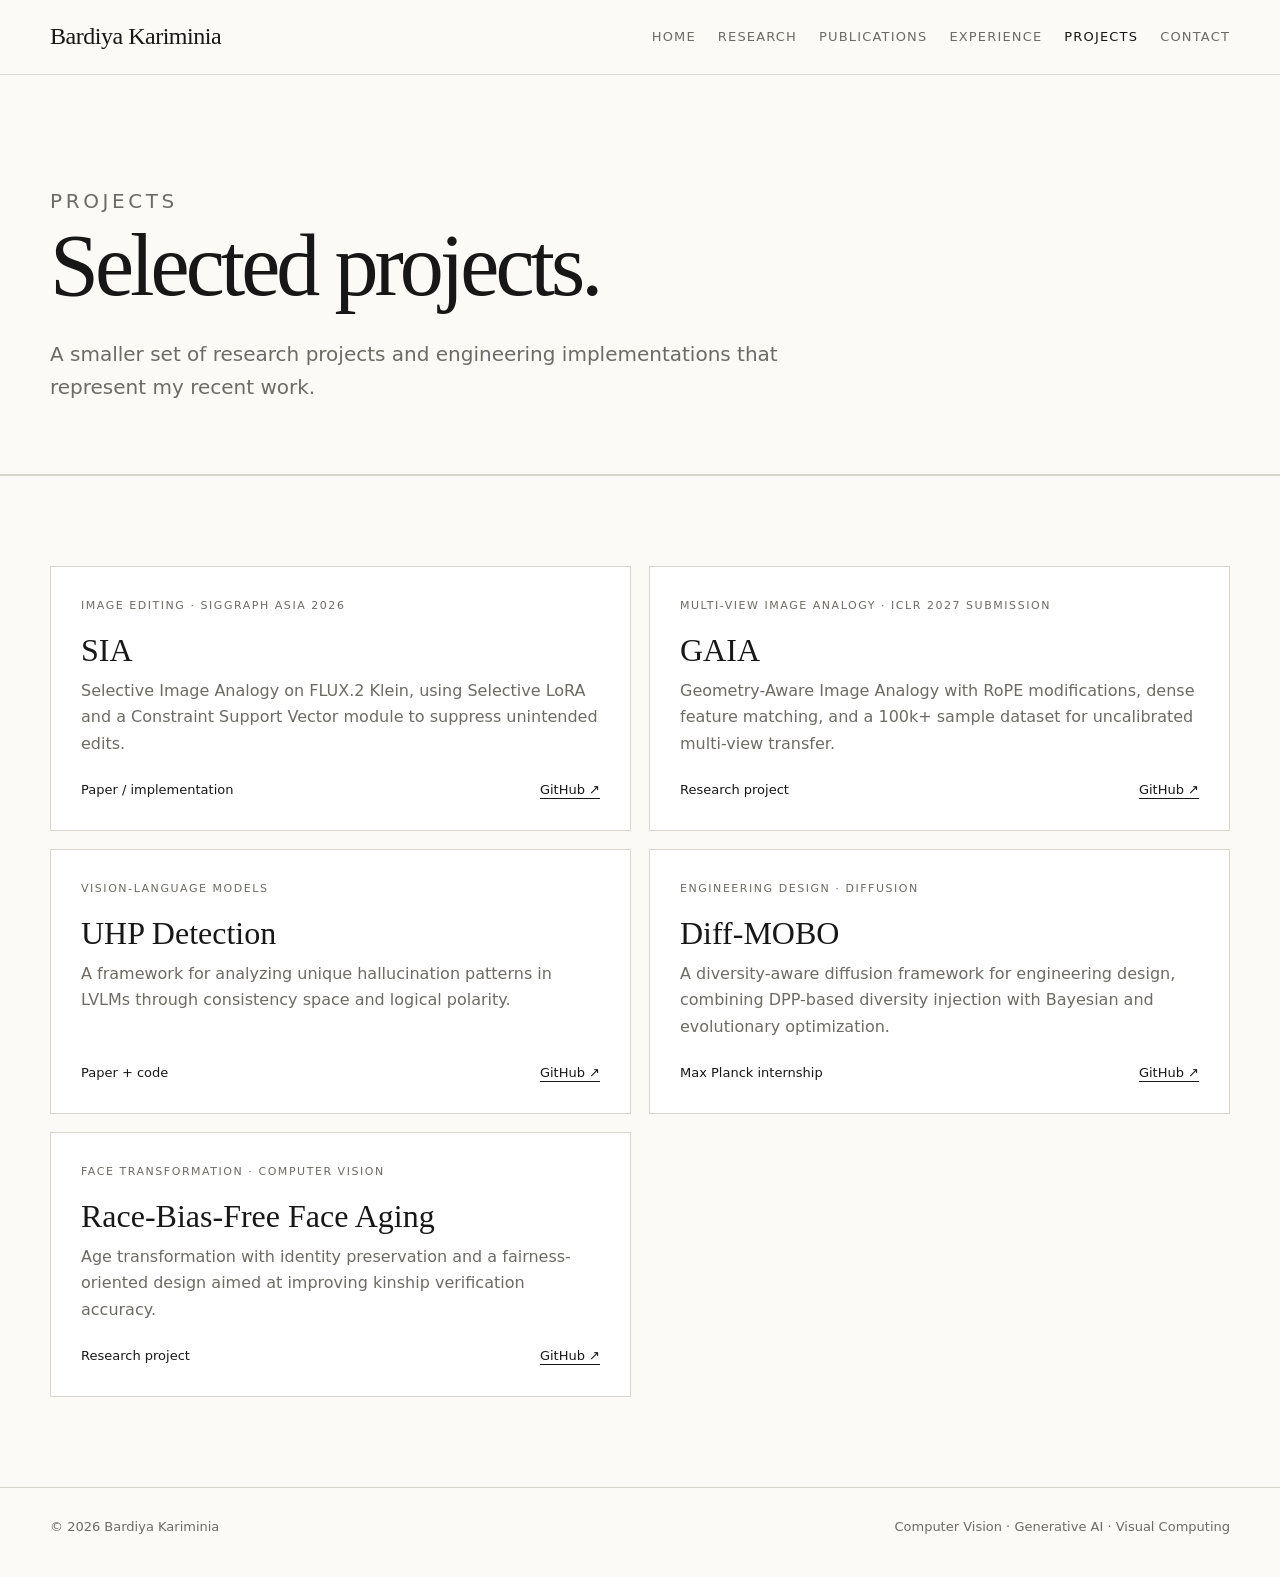
==== projects.html @ e4578e27 "init commit" ====
<!doctype html>
<html lang="en">
<head>
<meta charset="utf-8">
<meta name="viewport" content="width=device-width, initial-scale=1">
<meta name="description" content="Bardiya Kariminia — Computer Engineering student and researcher working on generative AI, vision-language models, neural rendering, and optimization.">
<title>Projects · Bardiya Kariminia</title>
<link rel="stylesheet" href="style.css">
</head>
<body>
<header class="site-header">
  <div class="container nav">
    <a class="brand" href="index.html">Bardiya Kariminia</a>
    <nav class="nav-links" aria-label="Primary">
      <a data-page="index.html" href="index.html">Home</a>
      <a data-page="research.html" href="research.html">Research</a>
      <a data-page="publications.html" href="publications.html">Publications</a>
      <a data-page="experience.html" href="experience.html">Experience</a>
      <a data-page="projects.html" href="projects.html">Projects</a>
      <a data-page="contact.html" href="contact.html">Contact</a>
    </nav>
  </div>
</header>
<main>
<section class="page-hero">
  <div class="container">
    <p class="kicker">Projects</p>
    <h1>Selected projects.</h1>
    <p>A smaller set of research projects and engineering implementations that represent my recent work.</p>
  </div>
</section>
<section class="section">
  <div class="container">
    <div class="project-grid">
      <article class="project">
        <div><div class="project-tag">Image editing · SIGGRAPH Asia 2026</div><h3>SIA</h3><p>Selective Image Analogy on FLUX.2 Klein, using Selective LoRA and a Constraint Support Vector module to suppress unintended edits.</p></div>
        <div class="project-footer"><span>Paper / implementation</span><a class="text-link" href="#">GitHub ↗</a></div>
      </article>
      <article class="project">
        <div><div class="project-tag">Multi-view image analogy · ICLR 2027 submission</div><h3>GAIA</h3><p>Geometry-Aware Image Analogy with RoPE modifications, dense feature matching, and a 100k+ sample dataset for uncalibrated multi-view transfer.</p></div>
        <div class="project-footer"><span>Research project</span><a class="text-link" href="#">GitHub ↗</a></div>
      </article>
      <article class="project">
        <div><div class="project-tag">Vision-language models</div><h3>UHP Detection</h3><p>A framework for analyzing unique hallucination patterns in LVLMs through consistency space and logical polarity.</p></div>
        <div class="project-footer"><span>Paper + code</span><a class="text-link" href="#">GitHub ↗</a></div>
      </article>
      <article class="project">
        <div><div class="project-tag">Engineering design · Diffusion</div><h3>Diff-MOBO</h3><p>A diversity-aware diffusion framework for engineering design, combining DPP-based diversity injection with Bayesian and evolutionary optimization.</p></div>
        <div class="project-footer"><span>Max Planck internship</span><a class="text-link" href="#">GitHub ↗</a></div>
      </article>
      <article class="project">
        <div><div class="project-tag">Face transformation · Computer vision</div><h3>Race-Bias-Free Face Aging</h3><p>Age transformation with identity preservation and a fairness-oriented design aimed at improving kinship verification accuracy.</p></div>
        <div class="project-footer"><span>Research project</span><a class="text-link" href="#">GitHub ↗</a></div>
      </article>
    </div>
  </div>
</section>
</main>
<footer class="site-footer">
  <div class="container footer-row">
    <span>© <span data-year></span> Bardiya Kariminia</span>
    <span>Computer Vision · Generative AI · Visual Computing</span>
  </div>
</footer>
<script src="script.js"></script>
</body>
</html>
---- style.css ----
:root{
  --bg:#fbfaf7;
  --surface:#f2f0ea;
  --text:#171717;
  --muted:#6e6b64;
  --line:#d9d5cc;
  --accent:#2457a6;
  --max:1180px;
  --serif: Georgia, "Times New Roman", serif;
  --sans: Inter, ui-sans-serif, system-ui, -apple-system, BlinkMacSystemFont, "Segoe UI", sans-serif;
}
*{box-sizing:border-box}
html{scroll-behavior:smooth}
body{margin:0;background:var(--bg);color:var(--text);font-family:var(--sans);font-size:16px;line-height:1.65}
a{color:inherit;text-decoration:none}
a.underline,.text-link{ text-decoration:underline; text-decoration-thickness:1px; text-underline-offset:4px}
img{max-width:100%;display:block}
.container{width:min(calc(100% - 48px),var(--max));margin:0 auto}
.site-header{position:sticky;top:0;z-index:20;background:rgba(251,250,247,.94);backdrop-filter:blur(12px);border-bottom:1px solid rgba(217,213,204,.8)}
.nav{min-height:74px;display:flex;align-items:center;justify-content:space-between;gap:28px}
.brand{font-family:var(--serif);font-size:24px;letter-spacing:-.02em}
.nav-links{display:flex;gap:22px;align-items:center;flex-wrap:wrap}
.nav-links a{font-size:13px;text-transform:uppercase;letter-spacing:.09em;color:var(--muted)}
.nav-links a:hover,.nav-links a.active{color:var(--text)}
main{min-height:calc(100vh - 74px)}
.hero{padding:110px 0 85px}
.hero-grid{display:grid;grid-template-columns:1.25fr .75fr;gap:80px;align-items:end}
.kicker{font-size:12px;letter-spacing:.18em;text-transform:uppercase;color:var(--muted);margin:0 0 20px}
h1,h2,h3{font-family:var(--serif);font-weight:400;line-height:1.08;margin:0}
h1{font-size:clamp(56px,8vw,104px);letter-spacing:-.045em}
.hero-lead{font-size:21px;line-height:1.55;max-width:720px;color:#3d3a35;margin:28px 0 32px}
.button-row{display:flex;gap:12px;flex-wrap:wrap}
.button{display:inline-flex;align-items:center;gap:8px;border:1px solid var(--text);padding:10px 15px;font-size:13px}
.button.primary{background:var(--text);color:white}
.button:hover{transform:translateY(-1px)}
.profile{border:1px solid var(--line);padding:14px;background:white}
.profile-photo{aspect-ratio:4/5;background:linear-gradient(145deg,#ddd8cd,#f4f2ec);display:grid;place-items:center;font-family:var(--serif);font-size:52px;color:#777}
.profile-caption{padding:14px 4px 2px}
.profile-caption strong{display:block;font-family:var(--serif);font-size:20px;font-weight:400}
.profile-caption span{color:var(--muted);font-size:13px}
.section{padding:90px 0;border-top:1px solid var(--line)}
.section.alt{background:var(--surface)}
.section-title{display:grid;grid-template-columns:180px 1fr;gap:40px;margin-bottom:50px}
.section-num{font-size:12px;letter-spacing:.16em;text-transform:uppercase;color:var(--muted)}
.section-title h2{font-size:clamp(38px,5vw,62px);letter-spacing:-.03em}
.intro{font-size:20px;max-width:800px;color:#3d3a35}
.research-grid{display:grid;grid-template-columns:repeat(4,1fr);border-top:1px solid var(--line)}
.research-card{padding:26px 24px 30px 0;border-right:1px solid var(--line)}
.research-card:not(:first-child){padding-left:24px}
.research-card:last-child{border-right:0}
.research-card .index{font-size:12px;color:var(--muted);display:block;margin-bottom:55px}
.research-card h3{font-size:27px;margin-bottom:12px}
.research-card p{margin:0;color:var(--muted);font-size:14px;line-height:1.6}
.timeline{display:flex;flex-direction:column}
.timeline-item{display:grid;grid-template-columns:185px 1fr;gap:36px;padding:30px 0;border-top:1px solid var(--line)}
.timeline-date{font-size:12px;letter-spacing:.08em;text-transform:uppercase;color:var(--muted)}
.timeline-role{font-family:var(--serif);font-size:28px;line-height:1.15;margin-bottom:4px}
.timeline-org{font-size:14px;color:var(--muted);margin-bottom:15px}
.timeline-item ul{margin:0;padding-left:18px;color:#444}
.timeline-item li+li{margin-top:7px}
.pub-list{display:flex;flex-direction:column}
.pub{display:grid;grid-template-columns:150px 1fr 100px;gap:32px;align-items:start;padding:30px 0;border-top:1px solid var(--line)}
.pub-year{font-size:12px;letter-spacing:.1em;color:var(--muted)}
.pub-title{font-family:var(--serif);font-size:27px;line-height:1.2;margin-bottom:8px}
.pub-authors{color:var(--muted);font-size:14px}
.pub-venue{font-size:12px;color:var(--muted);text-align:right}
.project-grid{display:grid;grid-template-columns:repeat(2,1fr);gap:18px}
.project{border:1px solid var(--line);background:white;padding:30px;min-height:265px;display:flex;flex-direction:column;justify-content:space-between}
.project-tag{font-size:11px;text-transform:uppercase;letter-spacing:.14em;color:var(--muted)}
.project h3{font-size:32px;margin:18px 0 10px}
.project p{color:var(--muted);margin:0 0 18px}
.project-footer{display:flex;justify-content:space-between;align-items:center;font-size:13px}
.skills-grid{display:grid;grid-template-columns:repeat(3,1fr);gap:1px;background:var(--line);border:1px solid var(--line)}
.skill-group{background:var(--bg);padding:26px}
.skill-group h3{font-size:24px;margin-bottom:14px}
.skill-group p{margin:0;color:var(--muted);font-size:14px}
.page-hero{padding:85px 0 70px;border-bottom:1px solid var(--line)}
.page-hero h1{font-size:clamp(48px,7vw,88px)}
.page-hero p{max-width:760px;font-size:20px;color:var(--muted);margin:25px 0 0}
.contact-grid{display:grid;grid-template-columns:1.1fr .9fr;gap:60px}
.contact-big{font-family:var(--serif);font-size:clamp(36px,5vw,64px);line-height:1.08}
.contact-list{border-top:1px solid var(--line)}
.contact-row{display:flex;justify-content:space-between;gap:20px;padding:18px 0;border-bottom:1px solid var(--line)}
.contact-row span:first-child{color:var(--muted);font-size:13px}
.site-footer{border-top:1px solid var(--line);padding:28px 0 40px;color:var(--muted);font-size:13px}
.footer-row{display:flex;justify-content:space-between;gap:20px;flex-wrap:wrap}
.fade-in{opacity:0;transform:translateY(14px);animation:fade .65s ease forwards}
.delay-1{animation-delay:.08s}.delay-2{animation-delay:.16s}.delay-3{animation-delay:.24s}
@keyframes fade{to{opacity:1;transform:none}}
@media(max-width:900px){
 .hero-grid,.contact-grid{grid-template-columns:1fr}
 .profile{max-width:390px}
 .research-grid{grid-template-columns:1fr 1fr}
 .research-card{border-right:0;border-bottom:1px solid var(--line)}
 .research-card:nth-child(odd){padding-left:0}
 .research-card:nth-child(even){padding-left:24px}
 .timeline-item{grid-template-columns:1fr;gap:10px}
 .pub{grid-template-columns:80px 1fr}
 .pub-venue{text-align:left;grid-column:2}
 .skills-grid{grid-template-columns:1fr}
}
@media(max-width:650px){
 .container{width:min(calc(100% - 30px),var(--max))}
 .nav{align-items:flex-start;padding:15px 0}
 .nav-links{gap:12px}
 .nav-links a{font-size:11px}
 .hero{padding:70px 0}
 .section{padding:65px 0}
 .section-title{grid-template-columns:1fr;gap:12px;margin-bottom:32px}
 .research-grid,.project-grid{grid-template-columns:1fr}
 .research-card,.research-card:not(:first-child){padding:24px 0}
 .research-card .index{margin-bottom:28px}
 .pub{grid-template-columns:1fr}
 .pub-venue{grid-column:auto}
}
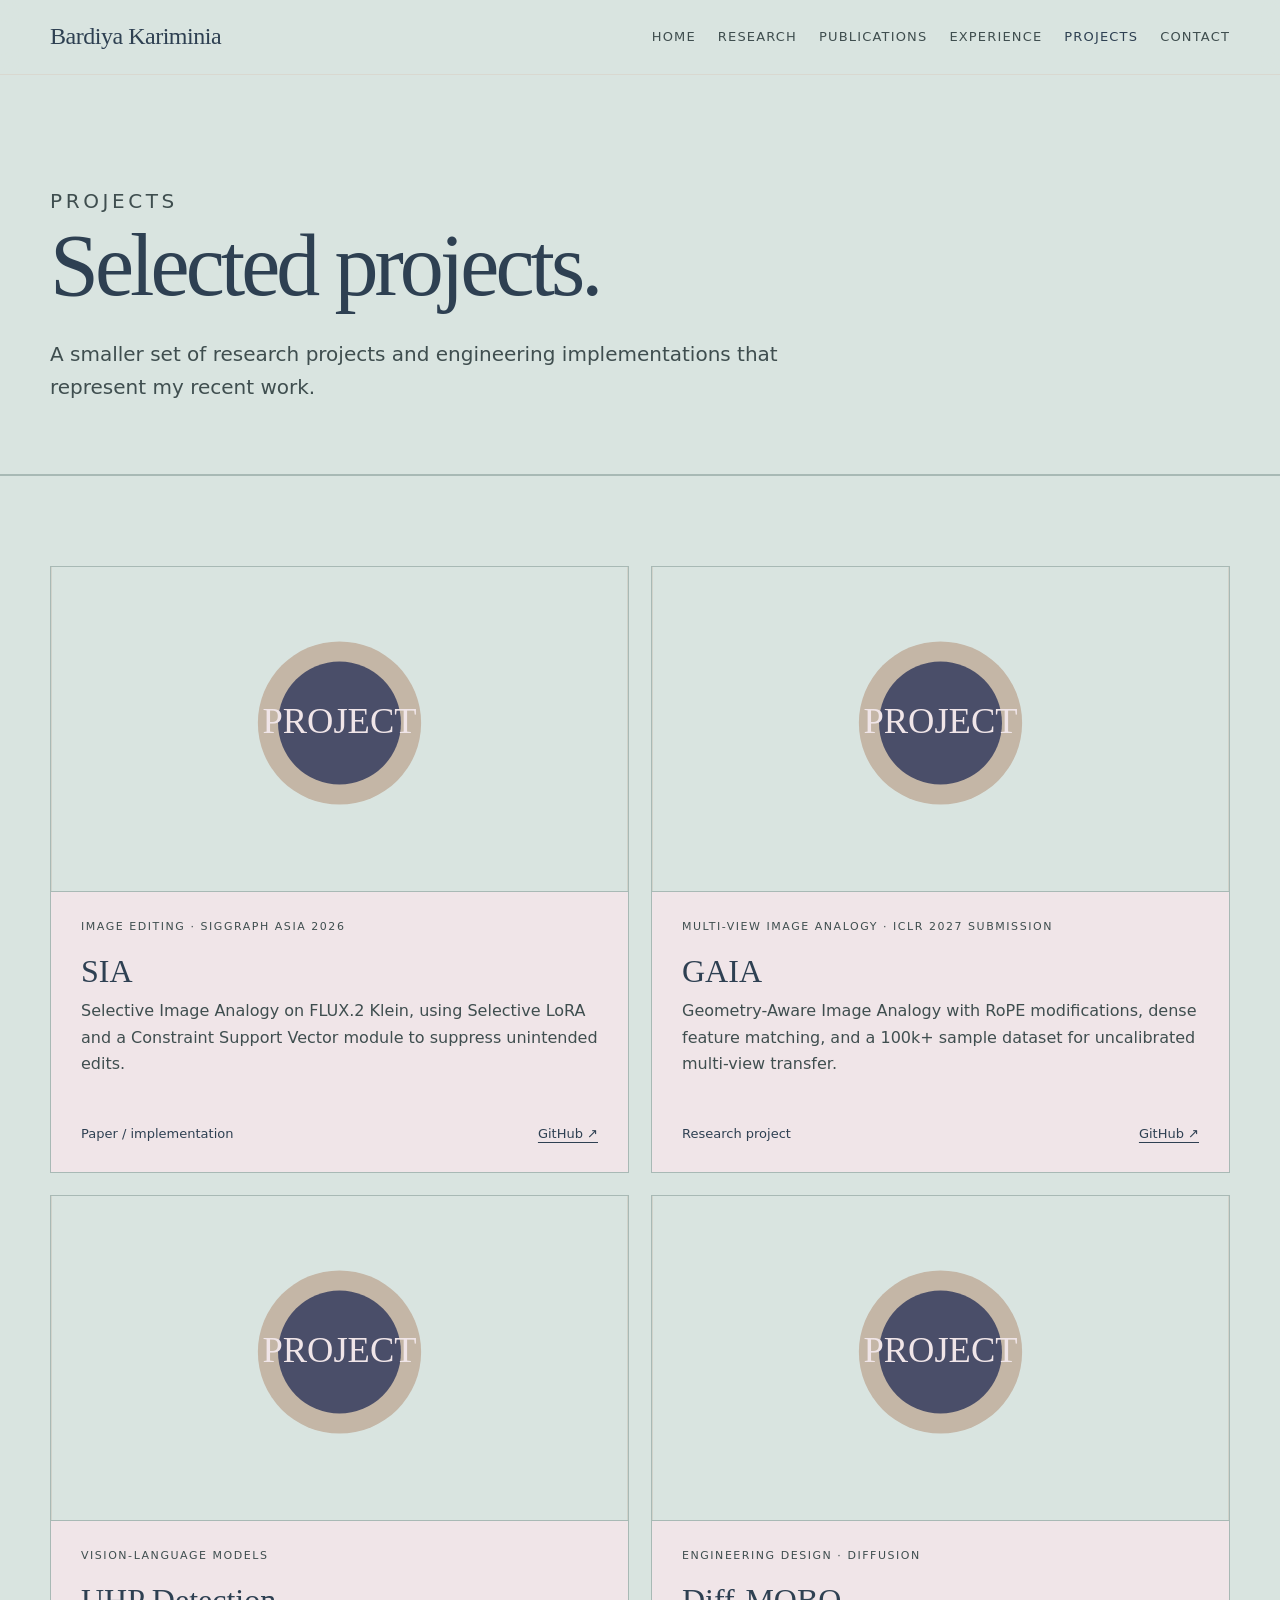
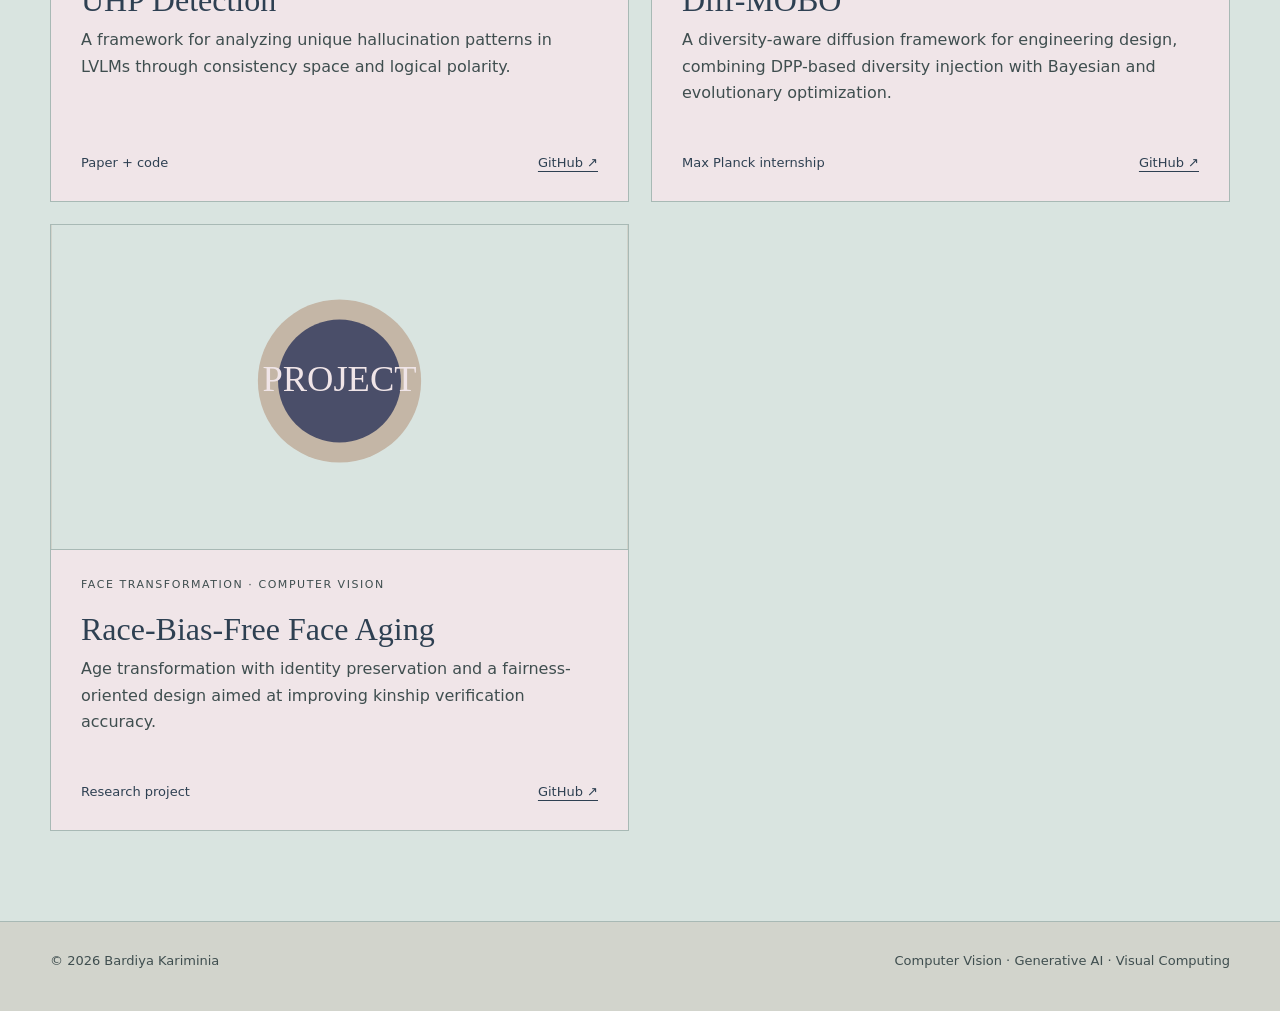
==== commit a54c30b8: "modifiedd color palleetes" ====
--- a/projects.html
+++ b/projects.html
@@ -31,26 +31,32 @@
 </section>
 <section class="section">
   <div class="container">
+    <!-- PROJECT EDITING GUIDE: replace each placeholder image in assets/projects/ and replace each GitHub URL below. -->
     <div class="project-grid">
       <article class="project">
-        <div><div class="project-tag">Image editing · SIGGRAPH Asia 2026</div><h3>SIA</h3><p>Selective Image Analogy on FLUX.2 Klein, using Selective LoRA and a Constraint Support Vector module to suppress unintended edits.</p></div>
-        <div class="project-footer"><span>Paper / implementation</span><a class="text-link" href="#">GitHub ↗</a></div>
+        <div class="project-image"><img src="assets/projects/sia.svg" alt="SIA project preview"></div>
+        <div class="project-body"><div><div class="project-tag">Image editing · SIGGRAPH Asia 2026</div><h3>SIA</h3><p>Selective Image Analogy on FLUX.2 Klein, using Selective LoRA and a Constraint Support Vector module to suppress unintended edits.</p></div>
+        <div class="project-footer"><span>Paper / implementation</span><a class="text-link" href="https://github.com/" target="_blank" rel="noopener">GitHub ↗</a></div></div>
       </article>
       <article class="project">
-        <div><div class="project-tag">Multi-view image analogy · ICLR 2027 submission</div><h3>GAIA</h3><p>Geometry-Aware Image Analogy with RoPE modifications, dense feature matching, and a 100k+ sample dataset for uncalibrated multi-view transfer.</p></div>
-        <div class="project-footer"><span>Research project</span><a class="text-link" href="#">GitHub ↗</a></div>
+        <div class="project-image"><img src="assets/projects/gaia.svg" alt="GAIA project preview"></div>
+        <div class="project-body"><div><div class="project-tag">Multi-view image analogy · ICLR 2027 submission</div><h3>GAIA</h3><p>Geometry-Aware Image Analogy with RoPE modifications, dense feature matching, and a 100k+ sample dataset for uncalibrated multi-view transfer.</p></div>
+        <div class="project-footer"><span>Research project</span><a class="text-link" href="https://github.com/" target="_blank" rel="noopener">GitHub ↗</a></div></div>
       </article>
       <article class="project">
-        <div><div class="project-tag">Vision-language models</div><h3>UHP Detection</h3><p>A framework for analyzing unique hallucination patterns in LVLMs through consistency space and logical polarity.</p></div>
-        <div class="project-footer"><span>Paper + code</span><a class="text-link" href="#">GitHub ↗</a></div>
+        <div class="project-image"><img src="assets/projects/uhp-detection.svg" alt="UHP Detection project preview"></div>
+        <div class="project-body"><div><div class="project-tag">Vision-language models</div><h3>UHP Detection</h3><p>A framework for analyzing unique hallucination patterns in LVLMs through consistency space and logical polarity.</p></div>
+        <div class="project-footer"><span>Paper + code</span><a class="text-link" href="https://github.com/" target="_blank" rel="noopener">GitHub ↗</a></div></div>
       </article>
       <article class="project">
-        <div><div class="project-tag">Engineering design · Diffusion</div><h3>Diff-MOBO</h3><p>A diversity-aware diffusion framework for engineering design, combining DPP-based diversity injection with Bayesian and evolutionary optimization.</p></div>
-        <div class="project-footer"><span>Max Planck internship</span><a class="text-link" href="#">GitHub ↗</a></div>
+        <div class="project-image"><img src="assets/projects/diff-mobo.svg" alt="Diff-MOBO project preview"></div>
+        <div class="project-body"><div><div class="project-tag">Engineering design · Diffusion</div><h3>Diff-MOBO</h3><p>A diversity-aware diffusion framework for engineering design, combining DPP-based diversity injection with Bayesian and evolutionary optimization.</p></div>
+        <div class="project-footer"><span>Max Planck internship</span><a class="text-link" href="https://github.com/" target="_blank" rel="noopener">GitHub ↗</a></div></div>
       </article>
       <article class="project">
-        <div><div class="project-tag">Face transformation · Computer vision</div><h3>Race-Bias-Free Face Aging</h3><p>Age transformation with identity preservation and a fairness-oriented design aimed at improving kinship verification accuracy.</p></div>
-        <div class="project-footer"><span>Research project</span><a class="text-link" href="#">GitHub ↗</a></div>
+        <div class="project-image"><img src="assets/projects/race-bias-free-face-aging.svg" alt="Race-Bias-Free Face Aging project preview"></div>
+        <div class="project-body"><div><div class="project-tag">Face transformation · Computer vision</div><h3>Race-Bias-Free Face Aging</h3><p>Age transformation with identity preservation and a fairness-oriented design aimed at improving kinship verification accuracy.</p></div>
+        <div class="project-footer"><span>Research project</span><a class="text-link" href="https://github.com/" target="_blank" rel="noopener">GitHub ↗</a></div></div>
       </article>
     </div>
   </div>
--- a/style.css
+++ b/style.css
@@ -1,11 +1,12 @@
 
 :root{
-  --bg:#fbfaf7;
-  --surface:#f2f0ea;
-  --text:#171717;
-  --muted:#6e6b64;
-  --line:#d9d5cc;
-  --accent:#2457a6;
+  --bg:#D9E4E0;
+  --surface:#C4B6A6;
+  --surface-soft:#F0E5E8;
+  --text:#2E4052;
+  --muted:#3F4E4F;
+  --line:#A8B9B5;
+  --accent:#4A4E69;
   --max:1180px;
   --serif: Georgia, "Times New Roman", serif;
   --sans: Inter, ui-sans-serif, system-ui, -apple-system, BlinkMacSystemFont, "Segoe UI", sans-serif;
@@ -17,34 +18,35 @@
 a.underline,.text-link{ text-decoration:underline; text-decoration-thickness:1px; text-underline-offset:4px}
 img{max-width:100%;display:block}
 .container{width:min(calc(100% - 48px),var(--max));margin:0 auto}
-.site-header{position:sticky;top:0;z-index:20;background:rgba(251,250,247,.94);backdrop-filter:blur(12px);border-bottom:1px solid rgba(217,213,204,.8)}
+.site-header{position:sticky;top:0;z-index:20;background:rgba(217,228,224,.94);backdrop-filter:blur(12px);border-bottom:1px solid rgba(217,213,204,.8)}
 .nav{min-height:74px;display:flex;align-items:center;justify-content:space-between;gap:28px}
 .brand{font-family:var(--serif);font-size:24px;letter-spacing:-.02em}
 .nav-links{display:flex;gap:22px;align-items:center;flex-wrap:wrap}
 .nav-links a{font-size:13px;text-transform:uppercase;letter-spacing:.09em;color:var(--muted)}
 .nav-links a:hover,.nav-links a.active{color:var(--text)}
 main{min-height:calc(100vh - 74px)}
-.hero{padding:110px 0 85px}
-.hero-grid{display:grid;grid-template-columns:1.25fr .75fr;gap:80px;align-items:end}
-.kicker{font-size:12px;letter-spacing:.18em;text-transform:uppercase;color:var(--muted);margin:0 0 20px}
+.hero{padding:56px 0 64px}
+.hero-grid{display:grid;grid-template-columns:minmax(0,1.15fr) minmax(260px,.65fr);gap:56px;align-items:center}
+.kicker{font-size:12px;letter-spacing:.18em;text-transform:uppercase;color:var(--muted);margin:0 0 14px}
 h1,h2,h3{font-family:var(--serif);font-weight:400;line-height:1.08;margin:0}
 h1{font-size:clamp(56px,8vw,104px);letter-spacing:-.045em}
-.hero-lead{font-size:21px;line-height:1.55;max-width:720px;color:#3d3a35;margin:28px 0 32px}
+.hero-lead{font-size:19px;line-height:1.5;max-width:680px;color:var(--muted);margin:20px 0 24px}
 .button-row{display:flex;gap:12px;flex-wrap:wrap}
-.button{display:inline-flex;align-items:center;gap:8px;border:1px solid var(--text);padding:10px 15px;font-size:13px}
-.button.primary{background:var(--text);color:white}
+.button{display:inline-flex;align-items:center;gap:8px;border:1px solid var(--text);padding:10px 15px;font-size:13px;background:transparent}
+.button.primary{background:var(--accent);color:var(--surface-soft);border-color:var(--accent)}
 .button:hover{transform:translateY(-1px)}
-.profile{border:1px solid var(--line);padding:14px;background:white}
-.profile-photo{aspect-ratio:4/5;background:linear-gradient(145deg,#ddd8cd,#f4f2ec);display:grid;place-items:center;font-family:var(--serif);font-size:52px;color:#777}
-.profile-caption{padding:14px 4px 2px}
-.profile-caption strong{display:block;font-family:var(--serif);font-size:20px;font-weight:400}
+.profile{border:1px solid var(--line);padding:10px;background:var(--surface-soft);max-width:330px;width:100%;justify-self:end}
+.profile-photo{aspect-ratio:1/1;overflow:hidden;background:var(--surface);display:grid;place-items:center;font-family:var(--serif);font-size:52px;color:var(--text)}
+.profile-photo img{width:100%;height:100%;object-fit:cover}
+.profile-caption{padding:10px 4px 2px}
+.profile-caption strong{display:block;font-family:var(--serif);font-size:18px;font-weight:400}
 .profile-caption span{color:var(--muted);font-size:13px}
 .section{padding:90px 0;border-top:1px solid var(--line)}
 .section.alt{background:var(--surface)}
 .section-title{display:grid;grid-template-columns:180px 1fr;gap:40px;margin-bottom:50px}
 .section-num{font-size:12px;letter-spacing:.16em;text-transform:uppercase;color:var(--muted)}
 .section-title h2{font-size:clamp(38px,5vw,62px);letter-spacing:-.03em}
-.intro{font-size:20px;max-width:800px;color:#3d3a35}
+.intro{font-size:19px;max-width:800px;color:var(--muted)}
 .research-grid{display:grid;grid-template-columns:repeat(4,1fr);border-top:1px solid var(--line)}
 .research-card{padding:26px 24px 30px 0;border-right:1px solid var(--line)}
 .research-card:not(:first-child){padding-left:24px}
@@ -57,7 +59,7 @@
 .timeline-date{font-size:12px;letter-spacing:.08em;text-transform:uppercase;color:var(--muted)}
 .timeline-role{font-family:var(--serif);font-size:28px;line-height:1.15;margin-bottom:4px}
 .timeline-org{font-size:14px;color:var(--muted);margin-bottom:15px}
-.timeline-item ul{margin:0;padding-left:18px;color:#444}
+.timeline-item ul{margin:0;padding-left:18px;color:var(--muted)}
 .timeline-item li+li{margin-top:7px}
 .pub-list{display:flex;flex-direction:column}
 .pub{display:grid;grid-template-columns:150px 1fr 100px;gap:32px;align-items:start;padding:30px 0;border-top:1px solid var(--line)}
@@ -65,14 +67,18 @@
 .pub-title{font-family:var(--serif);font-size:27px;line-height:1.2;margin-bottom:8px}
 .pub-authors{color:var(--muted);font-size:14px}
 .pub-venue{font-size:12px;color:var(--muted);text-align:right}
-.project-grid{display:grid;grid-template-columns:repeat(2,1fr);gap:18px}
-.project{border:1px solid var(--line);background:white;padding:30px;min-height:265px;display:flex;flex-direction:column;justify-content:space-between}
+.project-grid{display:grid;grid-template-columns:repeat(2,1fr);gap:22px}
+.project{border:1px solid var(--line);background:var(--surface-soft);padding:0;overflow:hidden;min-height:0;display:flex;flex-direction:column;justify-content:space-between}
+.project-image{aspect-ratio:16/9;background:var(--surface);overflow:hidden;border-bottom:1px solid var(--line)}
+.project-image img{width:100%;height:100%;object-fit:cover}
+.project-body{padding:26px 30px 28px}
+.project-body > div:first-child{min-height:205px}
 .project-tag{font-size:11px;text-transform:uppercase;letter-spacing:.14em;color:var(--muted)}
 .project h3{font-size:32px;margin:18px 0 10px}
 .project p{color:var(--muted);margin:0 0 18px}
 .project-footer{display:flex;justify-content:space-between;align-items:center;font-size:13px}
 .skills-grid{display:grid;grid-template-columns:repeat(3,1fr);gap:1px;background:var(--line);border:1px solid var(--line)}
-.skill-group{background:var(--bg);padding:26px}
+.skill-group{background:var(--surface-soft);padding:26px}
 .skill-group h3{font-size:24px;margin-bottom:14px}
 .skill-group p{margin:0;color:var(--muted);font-size:14px}
 .page-hero{padding:85px 0 70px;border-bottom:1px solid var(--line)}
@@ -83,14 +89,14 @@
 .contact-list{border-top:1px solid var(--line)}
 .contact-row{display:flex;justify-content:space-between;gap:20px;padding:18px 0;border-bottom:1px solid var(--line)}
 .contact-row span:first-child{color:var(--muted);font-size:13px}
-.site-footer{border-top:1px solid var(--line);padding:28px 0 40px;color:var(--muted);font-size:13px}
+.site-footer{border-top:1px solid var(--line);padding:28px 0 40px;color:var(--muted);font-size:13px;background:rgba(196,182,166,.35)}
 .footer-row{display:flex;justify-content:space-between;gap:20px;flex-wrap:wrap}
 .fade-in{opacity:0;transform:translateY(14px);animation:fade .65s ease forwards}
 .delay-1{animation-delay:.08s}.delay-2{animation-delay:.16s}.delay-3{animation-delay:.24s}
 @keyframes fade{to{opacity:1;transform:none}}
 @media(max-width:900px){
  .hero-grid,.contact-grid{grid-template-columns:1fr}
- .profile{max-width:390px}
+ .profile{max-width:330px;justify-self:start}
  .research-grid{grid-template-columns:1fr 1fr}
  .research-card{border-right:0;border-bottom:1px solid var(--line)}
  .research-card:nth-child(odd){padding-left:0}
@@ -105,7 +111,7 @@
  .nav{align-items:flex-start;padding:15px 0}
  .nav-links{gap:12px}
  .nav-links a{font-size:11px}
- .hero{padding:70px 0}
+ .hero{padding:52px 0 58px}
  .section{padding:65px 0}
  .section-title{grid-template-columns:1fr;gap:12px;margin-bottom:32px}
  .research-grid,.project-grid{grid-template-columns:1fr}
